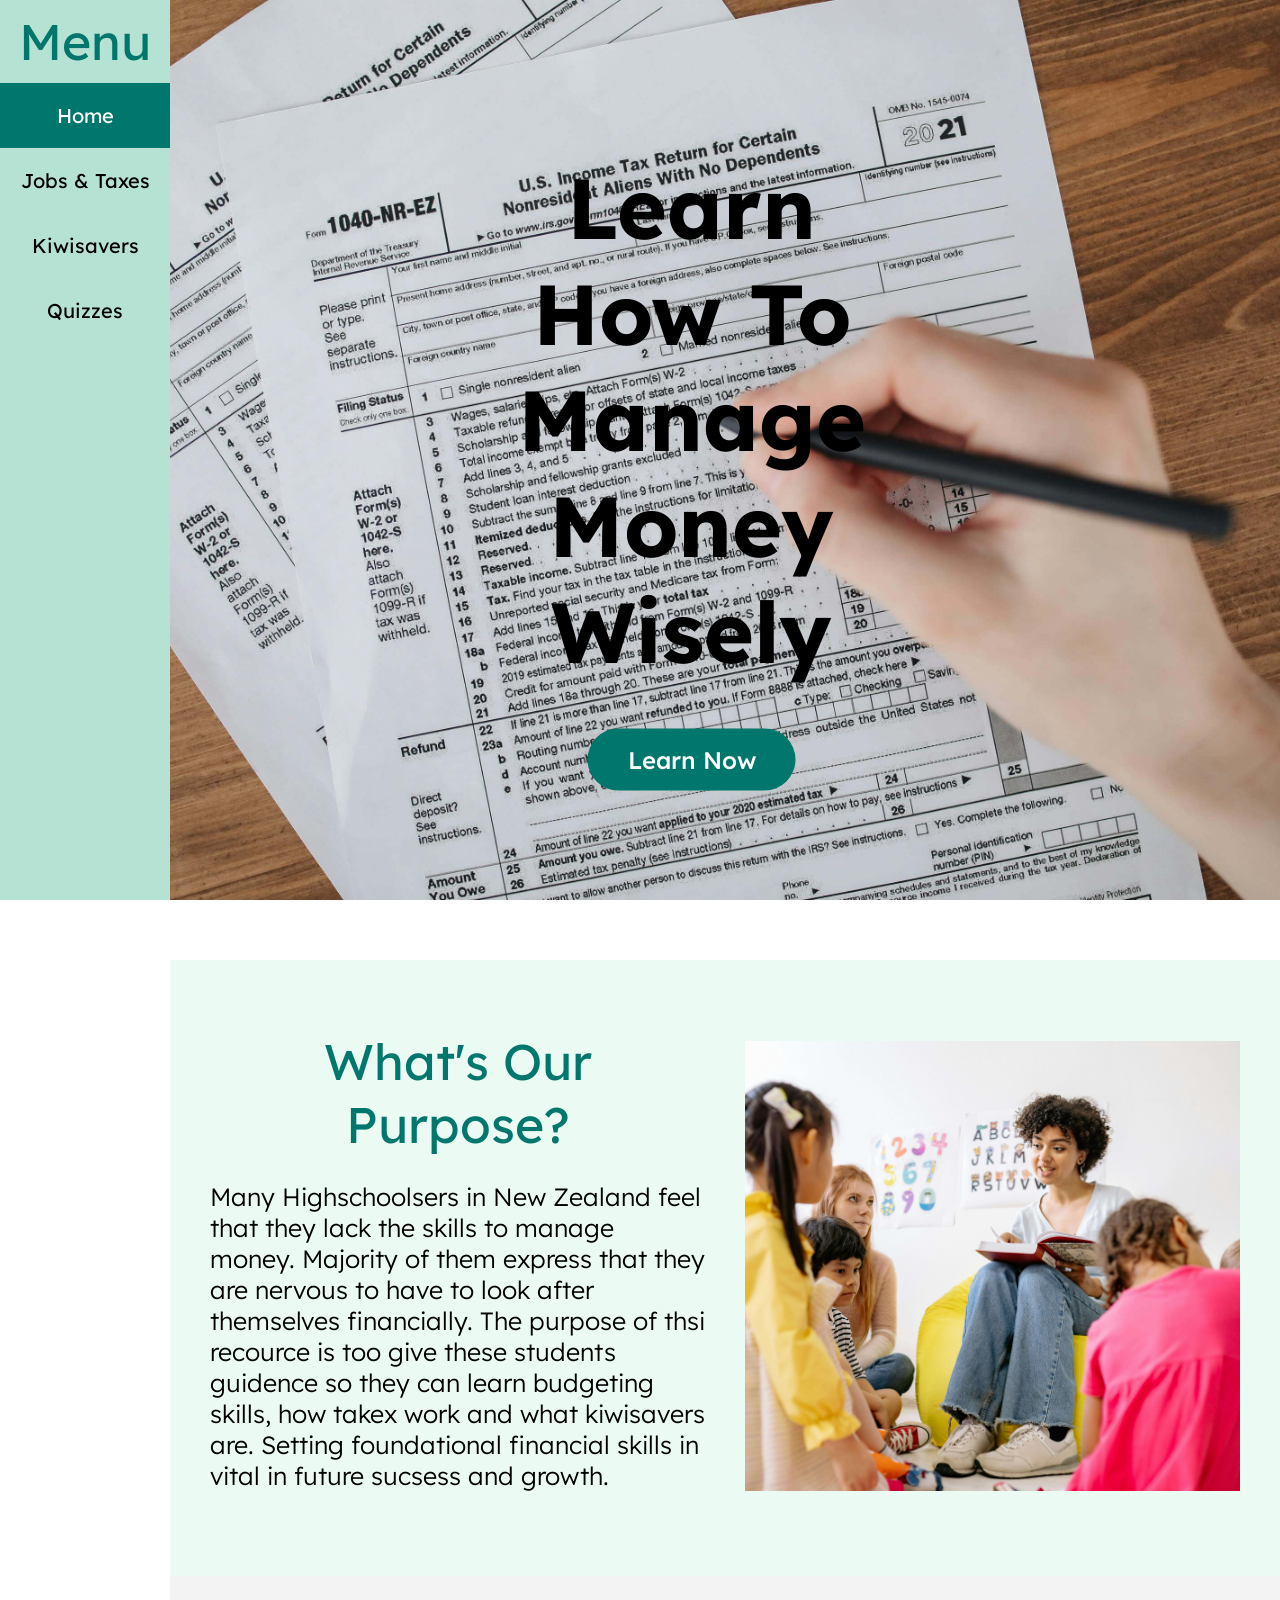
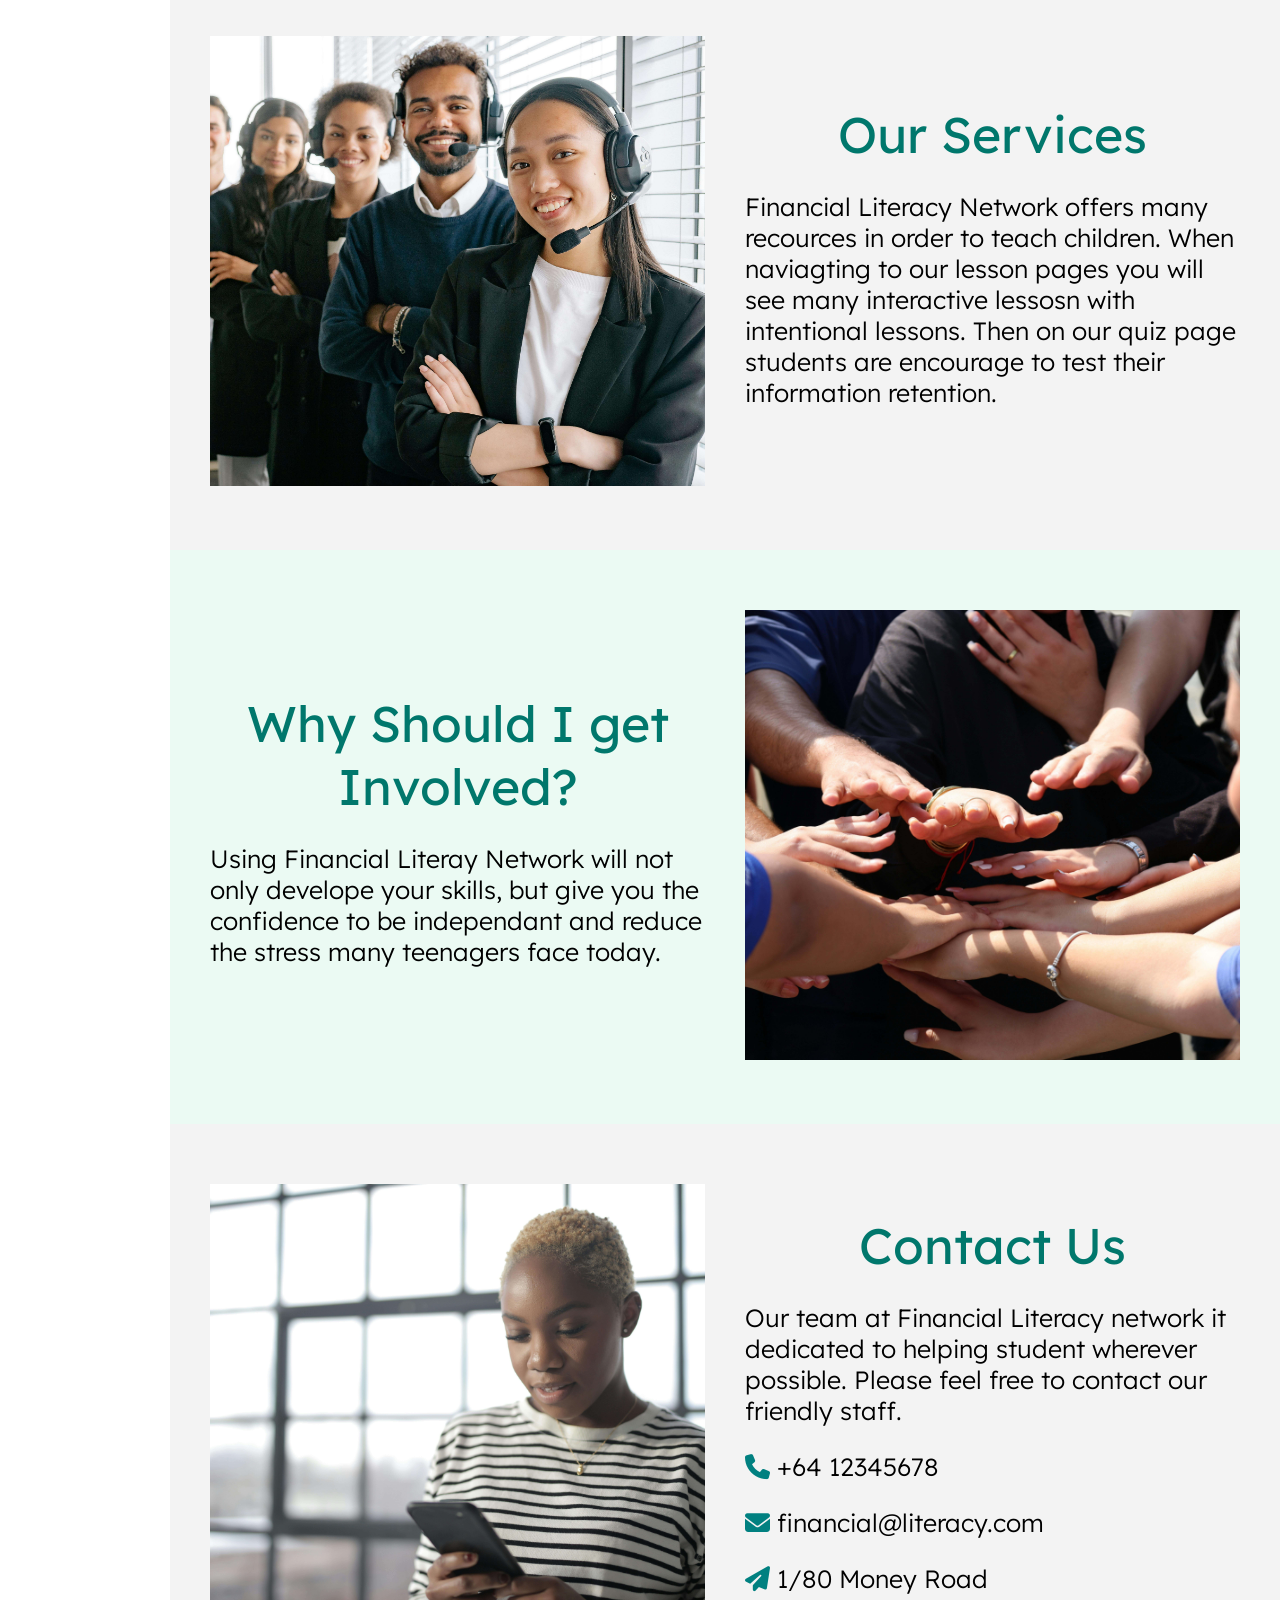
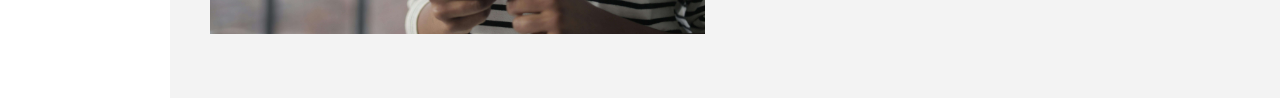
==== index.html @ 3bd9e6b4 "Add files via upload" ====
<!DOCTYPE html>
<html lang="en">
<head>
  <meta charset="UTF-8">
  <meta name="viewport" content="width=device-width, initial-scale=1.0">
  <title>Financial Literacy</title>
  <link rel="icon" type="image/x-icon" href="/images/favicon.png">
  <link href="https://fonts.googleapis.com/css2?family=Lexend:wght@300;400;500&display=swap" rel="stylesheet">
  <link rel="stylesheet" href="https://cdnjs.cloudflare.com/ajax/libs/font-awesome/6.5.1/css/all.min.css">
  <link rel="stylesheet" href="style.css">
</head>
  
<body>

  <main>

    <!-- The sidebar -->
    <nav class="navbar">
    
        <h2>Menu</h2>
      <a class="active" href="index.html">Home</a>
      <a href="jobs.html">Jobs & Taxes</a>
      <a href="kiwisaver.html">Kiwisavers</a>
      <a href="quiz.html">Quizzes</a>
    </nav>

    <div class="content">

          <div class="banner">
            <img src="/images/person-completing-form.jpg" class="banner-img" alt="A white and black tax form sitting on a dark wood desk. A peron is holing a black pen and is about to attempt to fill in the form " >
            <h1 class="banner-text">Learn <br> How To<br> Manage <br>Money <br>Wisely <br> 
              <a id="link" href="learn.html">Learn Now</a>
            </h1>
        </div>


        <section class="row">
          <div class="text">
            <h2>What's Our Purpose?</h2>
            <p>Many Highschoolsers in New Zealand feel that they lack the skills to manage money. Majority of them express that they are nervous to have to look after themselves financially. The purpose of thsi recource is too give these students guidence so they can learn budgeting skills, how takex work and what kiwisavers are. Setting foundational financial skills in vital in future sucsess and growth. </p>
          </div>
          <div class="image">
            <img src="/images/reading-book-to-children.jpg" alt="A femal teacher is reading a book to a diverse group of kids. The kids are lsitening intentivly in a group on the floor with the teacher and colourful number posters are on the wall.">
          </div>
        </section>

        <section class="row">
          <div class="image">
            <img src="/images/team-in-headset.jpg" alt="A diverse team of 2 male and 3 female aduls all wearing formal work attire and lined behind eachother in a row, crossing their arms with authority with large black headsets on their heads.">
          </div>
          <div class="text">
            <h2>Our Services</h2>
            <p>Financial Literacy Network offers many recources in order to teach children. When naviagting to our lesson pages you will see many interactive lessosn with intentional lessons. Then on our quiz page students are encourage to test their information retention. </p>
          </div>
        </section>

        <section class="row">
          <div class="text">
            <h2>Why Should I get Involved?</h2>
            <p>Using Financial Literay Network will not only develope your skills, but give you the confidence to be independant and reduce the stress many teenagers face today. </p>
          </div>
          <div class="image">
            <img src="/images/teamwork-hands-in-together.jpg" alt="A group of people are in a circle and are placing their hands in the middle on top of eachother, displaying their togetherness.">
          </div>
        </section>

        <section class="row">
          <div class="image">
            <img src="/images/lady-iphone.jpg" alt="A woman in looking intentivly at her black iphone. The woman has dark skin and blonde hair and is wearing a black and white horizontal striped t-shirt.">
          </div>
          <div class="text">
            <h2>Contact Us</h2>
            <p>Our team at Financial Literacy network it dedicated to helping student wherever possible. Please feel free to contact our friendly staff. </p>
            <p><a href="https://facebook.com" class="circle"><i class="fas fa-phone"></i></a>
            +64 12345678</p>
            <p><a href="https://facebook.com" class="circle"><i class="fas fa-envelope"></i></a>
            financial@literacy.com</p>
            <p><a href="https://facebook.com" class="circle"><i class="fas fa-paper-plane"></i></a>
            1/80 Money Road</p>
           
          </div>
        </section>

    </div>
  </main>

</body>
</html>
---- style.css ----
body, h1, h2, h3, p, a, button, li, ol{
    font-family: 'Lexend', sans-serif;
}

body {
    margin: 0; 
    padding: 0;
}

.content {
  margin-left: 170px;
  height: 100%;
  max-width: 2390px;
}
 
.parent img {
  width: 100%;
  height: 100%;
  object-fit: cover;
  display: block;
}

h2{
  color:#00776c;
  font-size: 50px;
  font-weight: 400;
  margin: 10px;
}

h3{
  color:#00776c;
  font-size: 30px;
  font-weight: 400;

}


p{
  font-size: 25px;
  font-weight: 300;
}





/**************Learning Page***************/

#heading-learn{
  font-size: 50px;
  text-align: center;
  padding: 20px;
}

.parent-learn {
  display: grid;
  grid-template-columns: repeat(2, 1fr);
  grid-template-rows: repeat(1, 1fr);
  gap: 40px;
  display: flex;
  align-items: center;
  justify-content: center;
  margin: 40px auto;           
  padding: 0 20px;
  max-width: 1000px;           
  flex-wrap: wrap;

}

.learn-box{
  width: 400px;
  height: 450px;
  background-color: #e9e9e9;
  border: 1px solid grey;
  border-radius: 20px;
  transition: all 0.3s ease;  
  text-decoration:none ;
}

.learn-box:hover{
  transform: translateY(-3px);
  box-shadow: 0 8px 20px rgba(0, 0, 0, 0.3);
}

.item{
  width:334px;
  height:75px;
  text-align: center;
  background-color: #d9d9d9;
  margin: 10px;
  margin-left: 30px;
  border: 1px solid grey;
  justify-content: center;
  display: flex;
  align-items: center;
  justify-content: center;
  color:black;
}

.item.hover{
  background-color: #6e6e6e;

}

#go-home{
  display: block;
  margin: 30px auto;
  padding: 12px 32px;
  height: auto;
  width: fit-content;
  background-color: #555;
  color: #d8d8d8;
  text-decoration: none;
  border: 1px solid grey;
  border-radius: 10px;
  cursor: pointer;
  transition: all 0.3s ease;
  text-align: center;
}

#go-home:hover{
  transform: translateY(-5px);
  box-shadow: 0 8px 20px rgba(0, 0, 0, 0.3);
}

/*****************NAVBAR*******************/
.navbar {
  position: fixed;
  top: 0;
  left: 0;
  width: 170px;
  height:100%;
  background: #b6e2d3ff;
  text-align: center;
}

.navbar a {
  display: block;
  color: black;
  padding: 20px;
  text-decoration: none;
  font-size: 20px;
}

.navbar a.active {
  background-color:#00776cff;
  color: white;
}

.navbar a:hover:not(.active) {
  background-color: #555;
  color: white;
}

/**********************BANNER************************/
.banner {
  position: relative;
  height: 100vh;
  margin-bottom: 60px;
  width: auto;
  display: flex;
  align-items: center;
  text-align: center;
}

.banner img {
  width: 100%;
  height: 100%;
  object-fit: cover;
  z-index: 1;
}

.banner-text {
  position: absolute;
  top: 45%;                    /* Moved down a bit */
  left: 47%;
  transform: translate(-50%, -50%);
  font-size: clamp(38px, 7vw, 85px);
  font-weight: bold;
  text-align: center;
  z-index: 3;
  width: 90%;
  padding-top: 20px;           /* Extra safety */
}

#link{
  display: inline-block;
  margin-top: 25px;
  padding: 16px 40px;
  background-color: #00776c;
  font-size: clamp(14px, 2.5vw, 24px);
  font-weight: 500;
  color:white;
  transition: all 0.3s ease;
  text-decoration: none;
  border-radius: 1000px;
}

.banner .banner-text #link:hover{
  background-color: #009e8f;
  border: 1px solid #00776c;
  transform: translateY(-3px);
  box-shadow: 0 8px 20px rgba(0, 0, 0, 0.3);
}


/******************Alternating colours*******************/

.row {
  display: grid;
  grid-template-columns: 1fr 1fr;
  padding: 60px 40px;
  align-items: center;
  gap: 40px;
}

.row:nth-child(odd) {
  background: #f3f3f3ff;
}

.row:nth-child(even) {
   background: #ebfaf3ff; 
}

.row img {
  width: 100%;
  height: 450px;
  object-fit: cover;
  object-position: center;
}

.lessons-section {
  background: #fafafaff;           
  padding: 50px 20px;
  text-align: center;
} 

.circle{
  color: teal;
  width: 60px;
  height: auto;
}
/*****************Flip cards from internal 2025 (REWORKED)****************/

.flip-card {
  background-color: transparent; 
  width: 330px;
  height: 450px;
}

.flip-card-front {
  background-color:#fafafaff;
}

.flip-card-back {
  background-color: #eeee;
  transform: rotateY(180deg); 
  overflow-y: auto;
  box-sizing: border-box;
  margin: 0;
  cursor: all-scroll;
}

.flip-card-back p {
  padding: 10px;
  text-align: left;
  flex-grow: 1;
  font-size: 20px;
  color: black
}

.flip-card-inner {
  position: relative;
  width: 100%;
  height: 100%;
  text-align: center; 
  transition: transform 1s; /*The speed of the flip */
  transform-style: preserve-3d;
  box-shadow: 0 4px 8px 0 rgba(0, 0, 0, 0.5);
  transition: transform 0.6s ease-in-out; /* Smooth flip transition */
}

.flip-card-inner.is-flipped {
  transform: rotateY(180deg);
}


.flip-card-front, .flip-card-back {
  position: absolute;
  width: 100%;
  height: 100%;
  backface-visibility: hidden;
  display: flex;           
  flex-direction: column; 
  justify-content: flex-start; 
  align-items: center;     
  text-align: center;    
}

.flip-card-inner:hover{
  border: 3px solid #00584f;
}

.flip-card-header{
  background-color:  #ebfaf3ff;
  width:330px;
  height:auto;
  border-radius: 0px 0px 20px 0px;
}

.flip-card-back li{
  font-size: 20px;
  color: black;
  text-align: start;
  padding: 10px;
  text-decoration: none;
}
.status-box{
  width:200px;
  height:50px;
  background-color: #d8d8d8;
  border: 1px solid grey;
  border-radius:5px;
  font-weight:300;
  margin-top: 90px;
  margin-bottom: 20px;
  display: flex;
  align-items: center;
  justify-content: center;
}

.status-box.completed{
  width:200px;
  height:50px;
  background-color: lightgreen;
  border: 1px solid green;
  border-radius:5px;
  font-weight:300;
}
/***************Lesson Grids**************/

.parent {
  display: grid;
  grid-template-columns: repeat(3, 1fr);
  grid-template-rows: repeat(3, 1fr);
  gap: 50px;
  margin-left: 60px;
}

h2{
  text-align: center;
}

.section-heading{
  font-size: 50px;
  margin: 0;
  padding: 0;
}





.quiz {
  max-width: 700px;
  margin: 20px auto;
  padding: 20px;
  background-color: #fff;
  box-shadow: 0 0 15px #a0a0a0;
  display: flex;
  flex-direction: column;
  text-align: center;
  border-radius: 10px;
  border: 1px solid rgb(167, 167, 167);
}

.q-image {
  width: 100%;
  height: 20vh;
  object-fit: cover;
  border-radius: 10px;
  margin-bottom: 10px;
  margin-right: 30px;
  
}



.topic {
  text-align: center;
  font-size: 24px;
  margin-bottom: 10px;
}

.question {
  font-size: 20px;
  margin-bottom: 20px;
  text-align: center;
}

.options {
  display: grid;
  gap: 10px;
  grid-template-columns: 1fr 1fr;
}

.options button {
  padding: 10px;
  border: none;
  cursor: pointer;
  font-size: 16px;
  border-radius: 10px;
  border: 1px solid #00776c;
}

.options button.selected{
  background-color: #a0a0a0;
  color: #fff;
  border: 3px solid #00776c;
}

.options button.selected:hover{
  background-color: #737373;
    color: #fff;
  border: 3px solid #00776c;
}

.options button:hover {
  background-color: #a0a0a0;
}

.restart{
  display: block;
  margin: 20px auto 0;
  padding: 10px 20px;
  color: white;
  border: none;
  border-radius: 8px;
  cursor: pointer;
  background-color: #e47474;
}

.submit {
  display: block;
  margin: 20px auto 0;
  padding: 10px 20px;
  color: white;
  border: none;
  border-radius: 8px;
  cursor: pointer;
}

.submit.active{
  background-color: #00776c;
  color: #fff;
  cursor: pointer;
}

.parent-quiz-inside {
    display: grid;
    grid-template-columns: repeat(2, 1fr);
    grid-template-rows: repeat(1, 1fr);
    gap: 20px;
    padding: 20px;
}

.quiz-box-parent {
    display: grid;
    grid-template-columns: repeat(3, 1fr);
    gap: 10px;
    padding: 20px;
}
    
.quiz-div1 {
    grid-column: span 2 / span 2;
}

.quiz-div2 {
    grid-column-start: 3;
}

.quiz-div3 {
    grid-column: span 2 / span 2;
    grid-row-start: 2;
}

.quiz-div4 {
    grid-column-start: 3;
    grid-row-start: 2;
}

.score-box{
  max-width: 340px;
  height: 32.5vh;
  margin-top: 20px;
  padding: 20px;
  background-color: #fff;
  box-shadow: 0 0 15px #a0a0a0;
  display: flex;
  flex-direction: column;
  text-align: center;
  border-radius: 10px;
  border: 1px solid rgb(167, 167, 167);
}

@media (max-width: 1000px) {
  /*****************NAVBAR****************/

  h3{
    font-size: 30px;
  }
  .navbar{
    width:100%;
    height:auto;
    position: relative;
    text-align:center
  }

  .navbar a{
    display: inline-block;
    padding: 10px 15px;
  }

  .content{
    margin: 0;
    padding: 0;
  }

  /***************BANNER*******************/
  .banner {
  position: relative;
  height: 80vh;
  width: 100%;
  overflow: hidden;    
  margin: 0;
  padding: 0;
  
}

.banner-img{
  width: 100%;
  object-fit: cover;
  height: fit-content;
}
 .banner-text {
  position: absolute;
  top: 40%;
  left: 50%;
  color: rgb(15, 11, 11);
  font-size: clamp(42px, 8vw, 90px);
  font-weight: bold;
  text-align: center;
  width: 90%;
}

  #link{
    display: inline-block;
  margin-top: 25px;
  padding: 16px 40px;
  background-color: #00776c;
  font-size: clamp(14px, 2.5vw, 24px);
  font-weight: 500;
  color:white;
  transition: all 0.3s ease;
  text-decoration: none;
  border-radius: 1000px;
  }

 
  .row{
    grid-template-columns: 1fr;
    padding: 30px 15px;
    text-align: center;
  }

  .row img{
    width: 100%;
    height:300px;
    object-fit: cover;
  }

  /***********************LESSON GRID*******************/
 .parent {
   grid-template-columns: repeat(auto-fit,minmax(280px, 1fr));
   margin: 40px auto;
   gap: 40px;
   padding: 0 15px;
   width: 100%;
   max-width: 1200px;
   justify-content: center;
   
 }


/* ****************FLIP CARDS****************************/
.flip-card {
 width: 100%;
 max-width: 500px;       
 height: 360px;   
 margin: 0 auto;  
}


.flip-card-inner {
 height: 100%;
}


.flip-card-back 
.flip-card-front{
  background-color: #eeee;
  transform: rotateY(180deg); 
  overflow-y: auto;
  box-sizing: border-box;
  margin: 0;
  padding: 10px;
}

.flip-card-front{
  display: flex;
  flex-direction: column;
  justify-content: flex-start;
  align-items: center;

}

.flip-card-back p{
  font-size: 1rem;
  line-height: 1.5;
}

.flip-card-header{
  width:100%;
  height:auto;
  padding: 15px 10px;
  display: flex;
  align-items: center;
  justify-content: center;
  border-bottom: 1px solid #00584f;
  box-sizing: border-box;
}

.status-box{
  margin-bottom: 35px;
  margin-top: auto;
}

.parent-quiz-inside{
  grid-template-columns: 1fr;
 }

.quiz-image{
  height: 15vh;
  padding: 40px;
}

.score-box{
  height:auto;
  padding-bottom: 70px;
}
.question{
  margin-bottom: 20px;
}

}
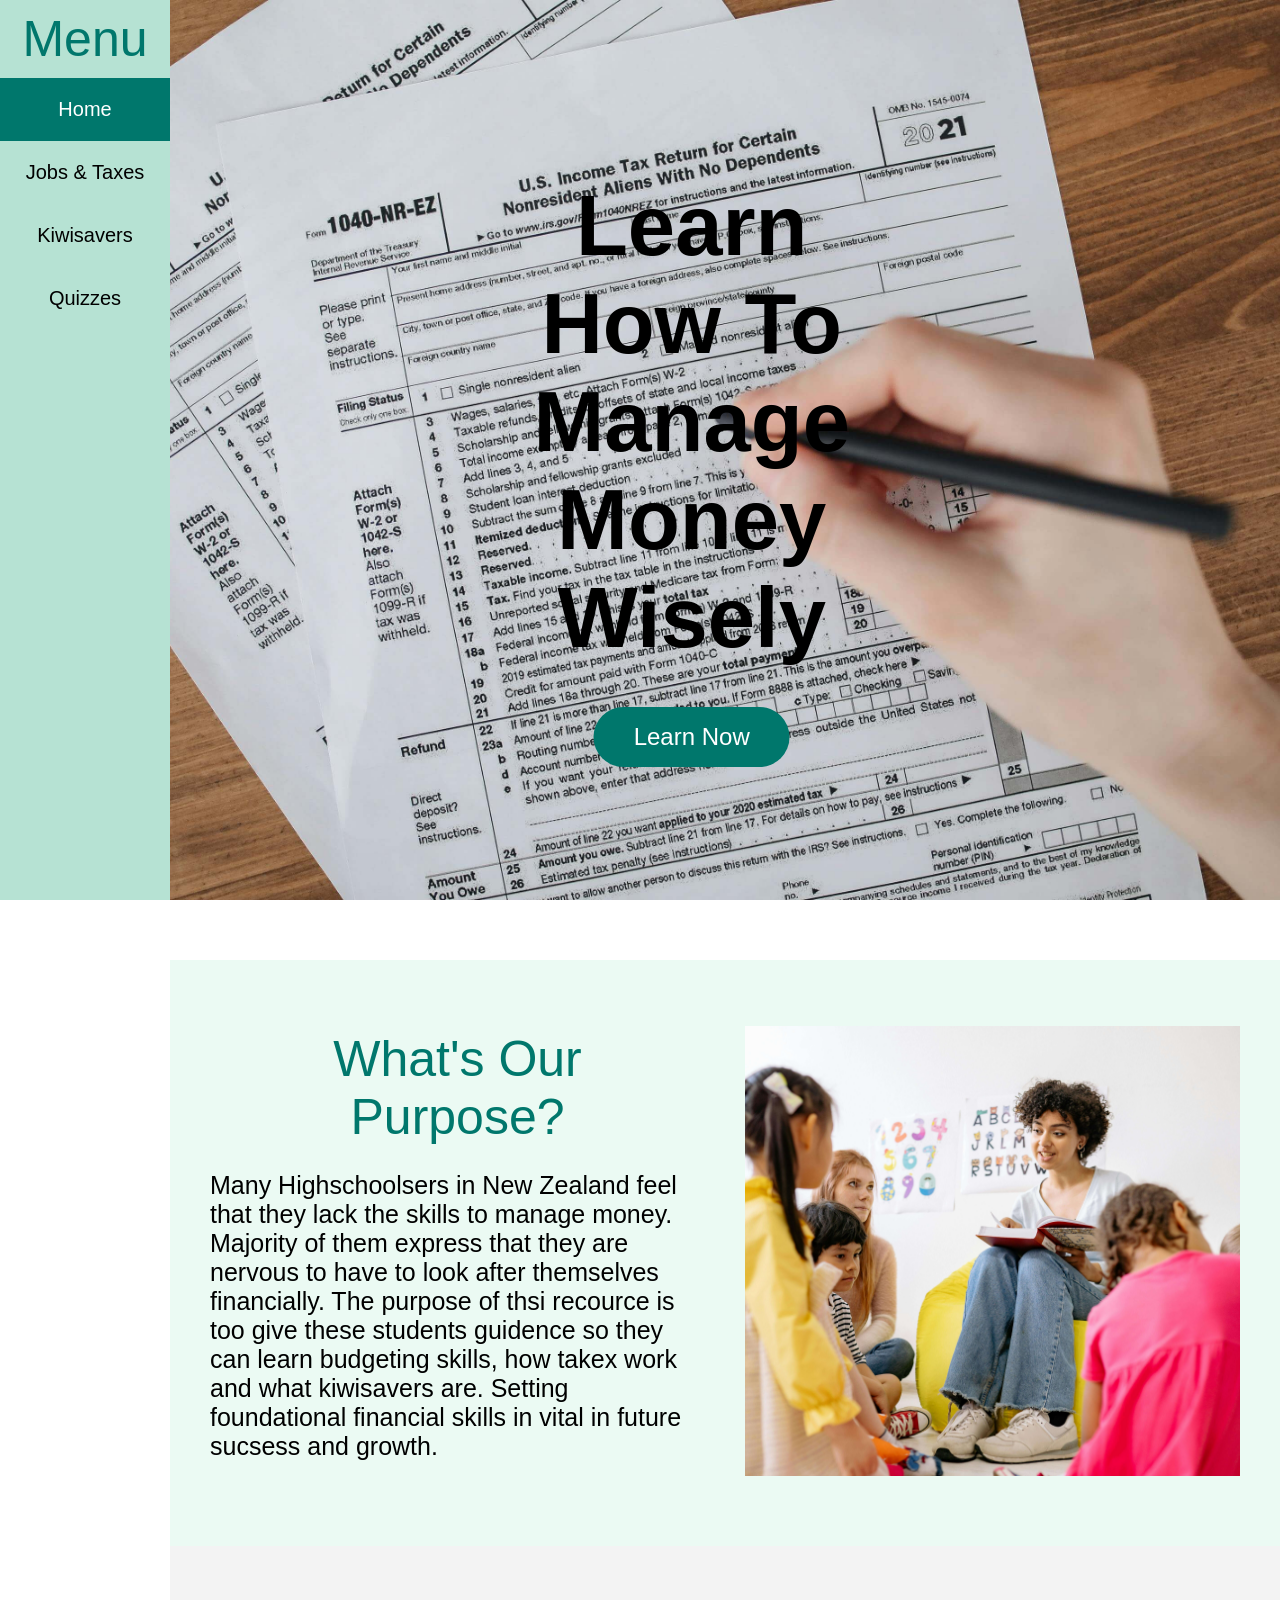
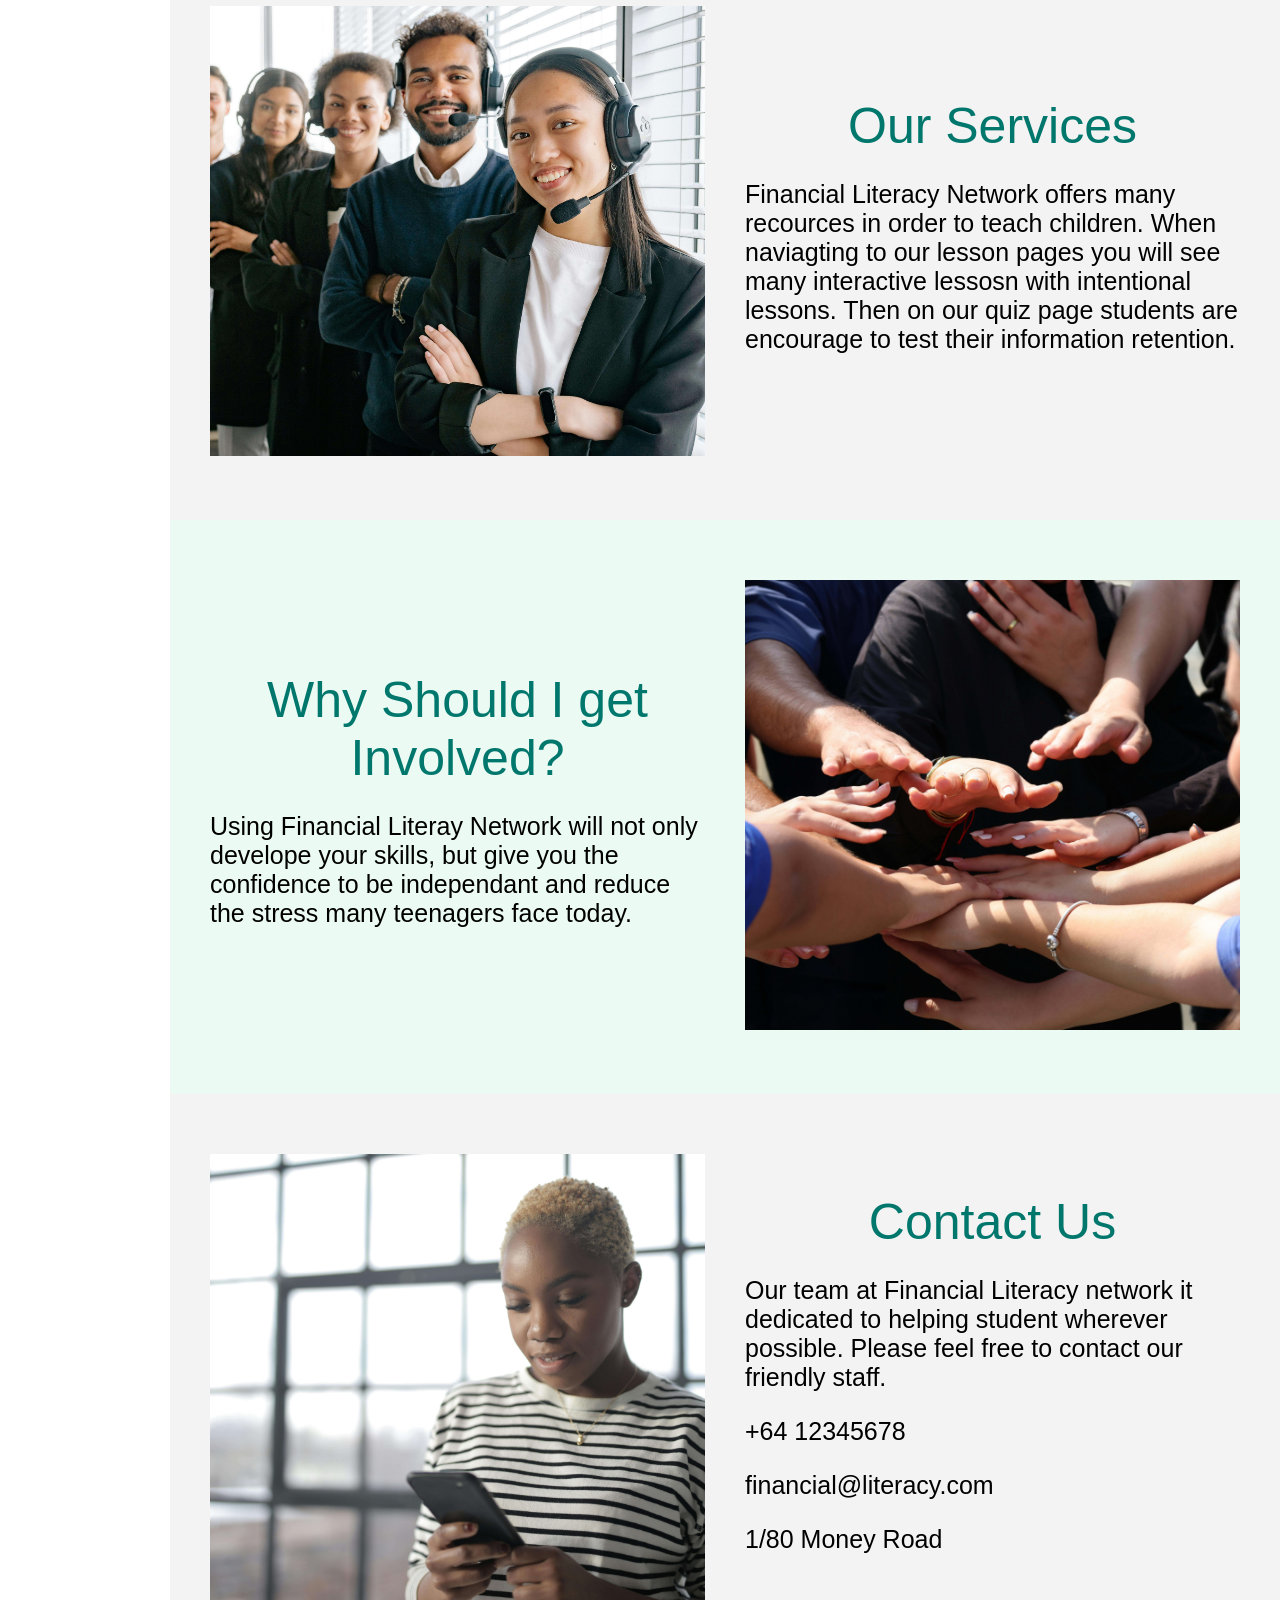
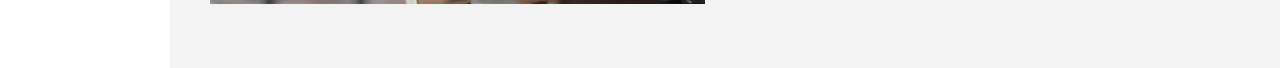
==== commit aaf7086f: "Update index.html" ====
--- a/index.html
+++ b/index.html
@@ -1,15 +1,11 @@
 <!DOCTYPE html>
 <html lang="en">
 <head>
-  <meta charset="UTF-8">
-  <meta name="viewport" content="width=device-width, initial-scale=1.0">
-  <title>Financial Literacy</title>
-  <link rel="icon" type="image/x-icon" href="/images/favicon.png">
-  <link href="https://fonts.googleapis.com/css2?family=Lexend:wght@300;400;500&display=swap" rel="stylesheet">
-  <link rel="stylesheet" href="https://cdnjs.cloudflare.com/ajax/libs/font-awesome/6.5.1/css/all.min.css">
-  <link rel="stylesheet" href="style.css">
+    <meta charset="UTF-8">
+    <meta name="viewport" content="width=device-width, initial-scale=1.0">
+    <title>Learn to Manage Money Wisely</title>
+    <link rel="stylesheet" href="style.css">
 </head>
-  
 <body>
 
   <main>
@@ -27,7 +23,7 @@
     <div class="content">
 
           <div class="banner">
-            <img src="/images/person-completing-form.jpg" class="banner-img" alt="A white and black tax form sitting on a dark wood desk. A peron is holing a black pen and is about to attempt to fill in the form " >
+            <img src="images/person-completing-form.jpg" class="banner-img" alt="A white and black tax form sitting on a dark wood desk. A peron is holing a black pen and is about to attempt to fill in the form " >
             <h1 class="banner-text">Learn <br> How To<br> Manage <br>Money <br>Wisely <br> 
               <a id="link" href="learn.html">Learn Now</a>
             </h1>
@@ -40,13 +36,13 @@
             <p>Many Highschoolsers in New Zealand feel that they lack the skills to manage money. Majority of them express that they are nervous to have to look after themselves financially. The purpose of thsi recource is too give these students guidence so they can learn budgeting skills, how takex work and what kiwisavers are. Setting foundational financial skills in vital in future sucsess and growth. </p>
           </div>
           <div class="image">
-            <img src="/images/reading-book-to-children.jpg" alt="A femal teacher is reading a book to a diverse group of kids. The kids are lsitening intentivly in a group on the floor with the teacher and colourful number posters are on the wall.">
+            <img src="images/reading-book-to-children.jpg" alt="A femal teacher is reading a book to a diverse group of kids. The kids are lsitening intentivly in a group on the floor with the teacher and colourful number posters are on the wall.">
           </div>
         </section>
 
         <section class="row">
           <div class="image">
-            <img src="/images/team-in-headset.jpg" alt="A diverse team of 2 male and 3 female aduls all wearing formal work attire and lined behind eachother in a row, crossing their arms with authority with large black headsets on their heads.">
+            <img src="images/team-in-headset.jpg" alt="A diverse team of 2 male and 3 female aduls all wearing formal work attire and lined behind eachother in a row, crossing their arms with authority with large black headsets on their heads.">
           </div>
           <div class="text">
             <h2>Our Services</h2>
@@ -60,13 +56,13 @@
             <p>Using Financial Literay Network will not only develope your skills, but give you the confidence to be independant and reduce the stress many teenagers face today. </p>
           </div>
           <div class="image">
-            <img src="/images/teamwork-hands-in-together.jpg" alt="A group of people are in a circle and are placing their hands in the middle on top of eachother, displaying their togetherness.">
+            <img src="images/teamwork-hands-in-together.jpg" alt="A group of people are in a circle and are placing their hands in the middle on top of eachother, displaying their togetherness.">
           </div>
         </section>
 
         <section class="row">
           <div class="image">
-            <img src="/images/lady-iphone.jpg" alt="A woman in looking intentivly at her black iphone. The woman has dark skin and blonde hair and is wearing a black and white horizontal striped t-shirt.">
+            <img src="images/lady-iphone.jpg" alt="A woman in looking intentivly at her black iphone. The woman has dark skin and blonde hair and is wearing a black and white horizontal striped t-shirt.">
           </div>
           <div class="text">
             <h2>Contact Us</h2>
@@ -85,4 +81,4 @@
   </main>
 
 </body>
-</html>+</html>
--- a/style.css
+++ b/style.css
@@ -568,17 +568,22 @@
   }
 
  
+  
   .row{
+    display: grid;
     grid-template-columns: 1fr;
     padding: 30px 15px;
     text-align: center;
+    gap: 25px;
   }
 
   .row img{
     width: 100%;
     height:300px;
     object-fit: cover;
+    grid-row: 2;
   }
+
 
   /***********************LESSON GRID*******************/
  .parent {
@@ -655,6 +660,10 @@
   padding: 40px;
 }
 
+.quiz{
+  margin: 20px;
+}
+
 .score-box{
   height:auto;
   padding-bottom: 70px;
